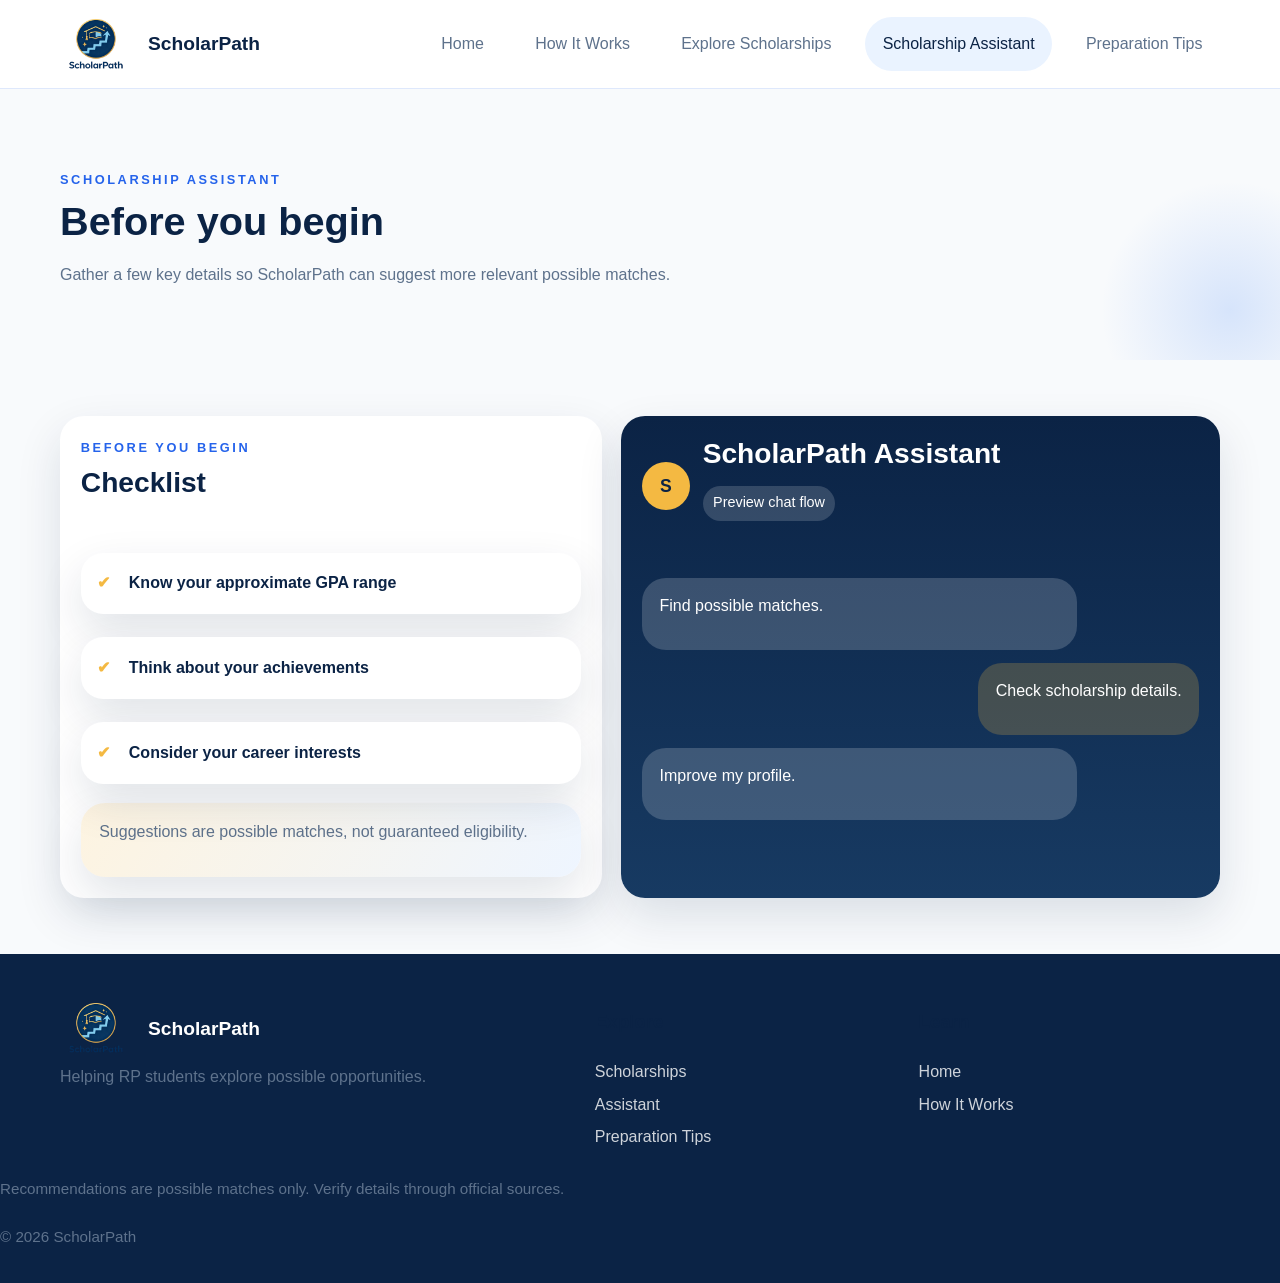
==== assistant.html @ 494df1a6 "Initial ScholarPath website" ====
<!DOCTYPE html>
<html lang="en">
  <head>
    <meta charset="UTF-8" />
    <meta name="viewport" content="width=device-width, initial-scale=1.0" />
    <title>ScholarPath | Scholarship Assistant</title>
    <meta name="description" content="Chat with ScholarPath to discover scholarship opportunities that may match your profile." />
    <link rel="stylesheet" href="styles.css" />
  </head>
  <body>
    <a class="skip-link" href="#main-content">Skip to content</a>
    <header class="site-header">
      <div class="container nav-bar">
        <a href="index.html" class="brand" aria-label="ScholarPath home">
          <img src="assets/logo.png" alt="ScholarPath logo" />
          <span>ScholarPath</span>
        </a>
        <button class="mobile-nav-toggle" aria-label="Toggle navigation" aria-expanded="false" aria-controls="site-nav">
          <span></span><span></span><span></span>
        </button>
        <nav id="site-nav" class="site-nav" aria-label="Main navigation">
          <a href="index.html">Home</a>
          <a href="how-it-works.html">How It Works</a>
          <a href="scholarships.html">Explore Scholarships</a>
          <a href="assistant.html" class="active">Scholarship Assistant</a>
          <a href="tips.html">Preparation Tips</a>
        </nav>
      </div>
    </header>

    <main id="main-content">
      <section class="page-hero">
        <div class="container page-intro reveal">
          <p class="eyebrow">Scholarship Assistant</p>
          <h1>Before you begin</h1>
          <p>Gather a few key details so ScholarPath can suggest more relevant possible matches.</p>
        </div>
      </section>

      <section class="section">
        <div class="container assistant-layout">
          <div class="assistant-guide reveal">
            <div class="section-heading">
              <p class="eyebrow">Before You Begin</p>
              <h2>Checklist</h2>
            </div>
            <ul class="checklist-list">
              <li>Know your approximate GPA range</li>
              <li>Think about your achievements</li>
              <li>Consider your career interests</li>
            </ul>
            <div class="notice-card" role="note">
              <p>Suggestions are possible matches, not guaranteed eligibility.</p>
            </div>
          </div>

          <div class="assistant-panel reveal" aria-label="ScholarPath assistant placeholder">
            <div class="assistant-panel-header">
              <div class="assistant-avatar">S</div>
              <div>
                <h2>ScholarPath Assistant</h2>
                <p class="status-pill">Preview chat flow</p>
              </div>
            </div>
            <div class="assistant-placeholder-chat" role="region" aria-label="Assistant preview">
              <div class="chat-bubble incoming">
                <p>Find possible matches.</p>
              </div>
              <div class="chat-bubble outgoing">
                <p>Check scholarship details.</p>
              </div>
              <div class="chat-bubble incoming">
                <p>Improve my profile.</p>
              </div>
            </div>
            <div class="botpress-note">
              <!-- Botpress webchat will be added here later -->
            </div>
          </div>
        </div>
      </section>
    </main>

    <footer class="site-footer">
      <div class="container footer-content">
        <div class="footer-brand">
          <a href="index.html" class="brand brand-footer" aria-label="ScholarPath home">
            <img src="assets/logo.png" alt="ScholarPath logo" />
            <span>ScholarPath</span>
          </a>
          <p>Helping RP students explore possible opportunities.</p>
        </div>
        <div class="footer-links">
          <h3>Explore</h3>
          <a href="scholarships.html">Scholarships</a>
          <a href="assistant.html">Assistant</a>
          <a href="tips.html">Preparation Tips</a>
        </div>
        <div class="footer-links">
          <h3>Learn</h3>
          <a href="index.html">Home</a>
          <a href="how-it-works.html">How It Works</a>
        </div>
      </div>
      <div class="footer-bottom">
        <p>Recommendations are possible matches only. Verify details through official sources.</p>
        <p>© 2026 ScholarPath</p>
      </div>
    </footer>

    <!-- Insert Botpress Webchat embed scripts here later -->
    <script src="script.js"></script>
  </body>
</html>
---- styles.css ----
:root {
  --navy: #0B2345;
  --blue: #2563EB;
  --secondary-blue: #4F8DF7;
  --light-blue: #EAF3FF;
  --gold: #F4B942;
  --page-bg: #F8FAFC;
  --white: #FFFFFF;
  --text: #17324B;
  --muted: #5E728C;
  --shadow: 0 18px 45px rgba(11, 35, 69, 0.12);
  --radius: 24px;
  --radius-sm: 16px;
  --border: rgba(37, 99, 235, 0.15);
}

* {
  box-sizing: border-box;
}

html {
  scroll-behavior: smooth;
}

body {
  margin: 0;
  font-family: "Segoe UI", Tahoma, Geneva, Verdana, sans-serif;
  line-height: 1.65;
  color: var(--text);
  background: var(--page-bg);
  overflow-x: hidden;
}

img {
  max-width: 100%;
  display: block;
}

a {
  color: inherit;
  text-decoration: none;
}

button,
a {
  font: inherit;
}

button {
  border: none;
  background: none;
  cursor: pointer;
}

:focus-visible {
  outline: 3px solid var(--gold);
  outline-offset: 3px;
}

.skip-link {
  position: absolute;
  left: -999px;
  top: 0;
  background: var(--navy);
  color: var(--white);
  padding: 0.75rem 1rem;
  z-index: 200;
}

.skip-link:focus {
  left: 1rem;
  top: 1rem;
}

.container {
  width: min(1160px, calc(100% - 2rem));
  margin: 0 auto;
}

/* Header and navigation */
.site-header {
  position: sticky;
  top: 0;
  z-index: 100;
  background: rgba(255, 255, 255, 0.96);
  backdrop-filter: blur(10px);
  border-bottom: 1px solid var(--border);
}

.nav-bar {
  display: flex;
  align-items: center;
  justify-content: space-between;
  min-height: 76px;
  gap: 1rem;
}

.brand {
  display: flex;
  align-items: center;
  gap: 0.75rem;
  font-weight: 700;
  font-size: 1.1rem;
  color: var(--navy);
}

.brand img {
  width: 42px;
  height: 42px;
}

.site-nav {
  display: flex;
  gap: 0.5rem;
  align-items: center;
}

.site-nav a {
  padding: 0.6rem 0.9rem;
  border-radius: 999px;
  color: var(--muted);
  transition: all 0.2s ease;
}

.site-nav a:hover,
.site-nav a.active {
  background: var(--light-blue);
  color: var(--navy);
}

.mobile-nav-toggle {
  display: none;
  border: 0;
  background: transparent;
  padding: 0.25rem;
  cursor: pointer;
}

.mobile-nav-toggle span {
  display: block;
  width: 24px;
  height: 2px;
  background: var(--navy);
  margin: 5px 0;
}

/* Buttons */
.btn {
  display: inline-flex;
  align-items: center;
  justify-content: center;
  padding: 0.9rem 1.3rem;
  border-radius: 999px;
  font-weight: 600;
  transition: transform 0.2s ease, box-shadow 0.2s ease, background 0.2s ease;
  box-shadow: var(--shadow);
}

.btn:hover {
  transform: translateY(-2px);
}

.btn-primary {
  background: linear-gradient(135deg, var(--blue), var(--secondary-blue));
  color: var(--white);
}

.btn-secondary {
  background: var(--light-blue);
  color: var(--navy);
}

/* Home page */
.hero,
.page-hero {
  padding: 4.5rem 0 3rem;
  position: relative;
  overflow: hidden;
}

.hero::before,
.page-hero::before {
  content: "";
  position: absolute;
  inset: auto -80px -80px auto;
  width: 260px;
  height: 260px;
  border-radius: 50%;
  background: radial-gradient(circle, rgba(79, 141, 247, 0.2), transparent 70%);
  pointer-events: none;
}

.hero-grid {
  display: grid;
  grid-template-columns: 1.1fr 0.9fr;
  gap: 2rem;
  align-items: center;
}

.hero-copy h1 {
  font-size: clamp(2.2rem, 4vw, 3.4rem);
  margin: 0 0 1rem;
  line-height: 1.05;
  color: var(--navy);
}

.hero-copy p {
  font-size: 1.05rem;
  max-width: 640px;
}

.hero-actions {
  display: flex;
  flex-wrap: wrap;
  gap: 1rem;
  margin: 1.5rem 0;
}

.trust-row {
  display: flex;
  flex-wrap: wrap;
  gap: 0.8rem;
  margin-top: 1.2rem;
}

.trust-pill {
  display: inline-flex;
  align-items: center;
  gap: 0.45rem;
  padding: 0.6rem 0.8rem;
  border-radius: 999px;
  background: rgba(255, 255, 255, 0.85);
  color: var(--navy);
  box-shadow: 0 10px 24px rgba(11, 35, 69, 0.06);
}

.trust-pill svg,
.icon-inline svg,
.icon-circle svg,
.icon-wrap svg,
.category-icon svg {
  width: 18px;
  height: 18px;
  fill: none;
  stroke: currentColor;
  stroke-width: 1.8;
  stroke-linecap: round;
  stroke-linejoin: round;
}

.icon-inline,
.icon-circle {
  display: inline-flex;
  align-items: center;
  justify-content: center;
  color: inherit;
  flex-shrink: 0;
}

.icon-inline {
  width: 1.1rem;
  height: 1.1rem;
}

.icon-circle {
  width: 2.6rem;
  height: 2.6rem;
  border-radius: 999px;
  background: var(--light-blue);
  color: var(--blue);
}

.reveal {
  opacity: 0;
  transform: translateY(18px);
  transition: opacity 0.6s ease, transform 0.6s ease;
}

.reveal.visible {
  opacity: 1;
  transform: translateY(0);
}

.hero-visual {
  display: flex;
  justify-content: center;
}

.assistant-preview-card {
  width: min(100%, 430px);
  padding: 1.4rem;
  border-radius: 28px;
  background: linear-gradient(135deg, var(--navy), var(--blue));
  color: var(--white);
  box-shadow: var(--shadow);
  position: relative;
}

.assistant-preview-card::after {
  content: "";
  position: absolute;
  inset: 20px -10px auto auto;
  width: 120px;
  height: 120px;
  border-radius: 50%;
  background: rgba(244, 185, 66, 0.16);
}

.assistant-preview-header {
  display: flex;
  align-items: center;
  gap: 0.8rem;
  margin-bottom: 1rem;
}

.assistant-avatar {
  width: 48px;
  height: 48px;
  border-radius: 50%;
  background: var(--gold);
  color: var(--navy);
  display: grid;
  place-items: center;
  font-weight: 700;
  font-size: 1.1rem;
}

.assistant-preview-header h2 {
  margin: 0;
  color: var(--white);
  font-size: 1.15rem;
}

.assistant-preview-header p {
  margin: 0;
  color: rgba(255, 255, 255, 0.75);
}

.preview-bubble {
  background: rgba(255, 255, 255, 0.2);
  border: 1px solid rgba(255, 255, 255, 0.2);
  border-radius: 20px;
  padding: 1rem;
  margin-bottom: 1rem;
  line-height: 1.5;
}

.preview-options {
  display: flex;
  flex-wrap: wrap;
  gap: 0.7rem;
}

.preview-options button {
  padding: 0.5rem 0.85rem;
  border-radius: 999px;
  background: rgba(255, 255, 255, 0.16);
  color: var(--white);
}

.summary-section {
  padding-top: 0.5rem;
}

.summary-grid {
  display: grid;
  grid-template-columns: repeat(3, minmax(0, 1fr));
  gap: 1rem;
}

.summary-card {
  background: var(--white);
  border-radius: var(--radius-sm);
  padding: 1.1rem 1.2rem;
  box-shadow: var(--shadow);
  display: flex;
  flex-direction: column;
  gap: 0.2rem;
}

.summary-card strong {
  color: var(--navy);
}

.section {
  padding: 3.5rem 0;
}

.section-alt {
  background: linear-gradient(180deg, rgba(234, 243, 255, 0.65), rgba(248, 250, 252, 0.9));
}

.section-heading {
  margin-bottom: 1.4rem;
}

.section-heading.center {
  text-align: center;
  max-width: 760px;
  margin-inline: auto;
}

.eyebrow {
  text-transform: uppercase;
  letter-spacing: 0.2em;
  font-size: 0.8rem;
  font-weight: 700;
  color: var(--blue);
  margin-bottom: 0.5rem;
}

h1,
h2,
h3 {
  color: var(--navy);
  line-height: 1.2;
}

h1 {
  font-size: clamp(2rem, 3.1vw, 2.9rem);
  margin: 0 0 1rem;
}

h2 {
  font-size: clamp(1.5rem, 2.2vw, 2.1rem);
  margin: 0 0 0.7rem;
}

p {
  margin-top: 0;
  color: var(--muted);
}

.card-grid {
  display: grid;
  grid-template-columns: repeat(2, minmax(0, 1fr));
  gap: 1.2rem;
}

.card,
.video-card,
.tip-card,
.category-card,
.assistant-guide,
.assistant-panel,
.process-item,
.notice-card {
  background: var(--white);
  border-radius: var(--radius);
  box-shadow: var(--shadow);
}

.card {
  padding: 1.35rem;
  transition: transform 0.2s ease, box-shadow 0.2s ease;
}

.card:hover,
.tip-card:hover,
.category-card:hover {
  transform: translateY(-3px);
  box-shadow: 0 22px 48px rgba(11, 35, 69, 0.16);
}

.feature-card {
  display: flex;
  flex-direction: column;
  gap: 0.7rem;
}

.icon-wrap,
.category-icon {
  width: 44px;
  height: 44px;
  border-radius: 14px;
  display: grid;
  place-items: center;
  background: var(--light-blue);
  color: var(--blue);
}

.intro-video-layout {
  display: grid;
  grid-template-columns: 0.95fr 1.05fr;
  gap: 1.4rem;
  align-items: center;
}

.video-card {
  padding: 1.2rem;
}

.video-placeholder {
  position: relative;
  border-radius: 20px;
  overflow: hidden;
  background: linear-gradient(135deg, var(--light-blue), rgba(79, 141, 247, 0.18));
  padding: 1rem;
  display: grid;
  gap: 0.75rem;
  min-height: 355px;
}

.video-placeholder img {
  border-radius: 18px;
  min-height: 220px;
  object-fit: cover;
}

.play-button {
  position: absolute;
  top: 50%;
  left: 50%;
  transform: translate(-50%, -50%);
  width: 74px;
  height: 74px;
  border-radius: 50%;
  background: rgba(11, 35, 69, 0.9);
  color: var(--white);
  display: grid;
  place-items: center;
  font-size: 1.7rem;
  box-shadow: 0 14px 30px rgba(11, 35, 69, 0.25);
}

.cta-section {
  padding-top: 1rem;
}

.cta-panel {
  display: flex;
  align-items: center;
  justify-content: space-between;
  gap: 1rem;
  padding: 1.5rem 1.7rem;
  border-radius: 28px;
  background: linear-gradient(120deg, var(--light-blue), rgba(79, 141, 247, 0.16));
  box-shadow: var(--shadow);
}

/* Timeline */
.timeline-shell {
  position: relative;
  display: grid;
  gap: 1rem;
}

.timeline-item {
  display: grid;
  grid-template-columns: 72px 1fr;
  gap: 1rem;
  align-items: start;
}

.timeline-number {
  width: 56px;
  height: 56px;
  border-radius: 50%;
  display: grid;
  place-items: center;
  background: linear-gradient(135deg, var(--blue), var(--secondary-blue));
  color: var(--white);
  font-weight: 700;
  margin-top: 0.2rem;
  box-shadow: var(--shadow);
}

.timeline-card {
  padding: 1.2rem 1.3rem;
  border-radius: var(--radius);
  background: var(--white);
  box-shadow: var(--shadow);
}

.chip-row,
.prompt-list {
  display: flex;
  flex-wrap: wrap;
  gap: 0.8rem;
}

.chip {
  display: inline-flex;
  align-items: center;
  padding: 0.6rem 0.9rem;
  border-radius: 999px;
  background: rgba(255,255,255,0.9);
  border: 1px solid var(--border);
  color: var(--navy);
}

.process-panel {
  display: grid;
  gap: 1rem;
}

.process-list {
  display: grid;
  gap: 0.9rem;
}

.process-item {
  padding: 1rem 1.15rem;
}

.notice-card {
  padding: 1rem 1.15rem;
  background: linear-gradient(120deg, rgba(244, 185, 66, 0.16), rgba(234, 243, 255, 0.8));
}

/* Scholarship category cards */
.category-nav {
  display: flex;
  flex-wrap: wrap;
  gap: 0.7rem;
  justify-content: center;
  margin-bottom: 1.5rem;
}

.chip-button {
  padding: 0.7rem 1rem;
  border-radius: 999px;
  background: var(--white);
  color: var(--navy);
  box-shadow: 0 10px 25px rgba(11, 35, 69, 0.08);
}

.chip-button:hover,
.chip-button:focus-visible {
  background: var(--light-blue);
}

.category-grid {
  display: grid;
  grid-template-columns: repeat(2, minmax(0, 1fr));
  gap: 1.2rem;
}

.category-card {
  padding: 1.3rem;
  display: flex;
  flex-direction: column;
  gap: 0.9rem;
}

.category-card.academic-card { background: linear-gradient(135deg, rgba(234,243,255,0.65), rgba(255,255,255,0.95)); }
.category-card.leadership-card { background: linear-gradient(135deg, rgba(255,249,233,0.72), rgba(255,255,255,0.95)); }
.category-card.achievements-card { background: linear-gradient(135deg, rgba(239,246,255,0.75), rgba(255,255,255,0.95)); }
.category-card.financial-card { background: linear-gradient(135deg, rgba(240,249,255,0.8), rgba(255,255,255,0.95)); }
.category-card.career-card { background: linear-gradient(135deg, rgba(235,244,255,0.75), rgba(255,255,255,0.95)); }
.category-card.service-card { background: linear-gradient(135deg, rgba(254,249,195,0.5), rgba(255,255,255,0.95)); }

.factors-box {
  background: rgba(255,255,255,0.82);
  border-radius: 16px;
  padding: 0.8rem 0.95rem;
}

.factors-box h4 {
  margin: 0 0 0.5rem;
  color: var(--navy);
}

.factors-box ul {
  margin: 0;
  padding-left: 1.1rem;
  color: var(--muted);
}

/* Assistant page */
.assistant-layout {
  display: grid;
  grid-template-columns: 0.95fr 1.05fr;
  gap: 1.2rem;
}

.assistant-guide,
.assistant-panel {
  padding: 1.3rem;
}

.checklist-list {
  padding-left: 1.2rem;
  margin: 0 0 1.2rem;
  color: var(--muted);
}

.checklist-list li + li {
  margin-top: 0.45rem;
}

.assistant-panel {
  min-height: 70vh;
  display: flex;
  flex-direction: column;
  background: linear-gradient(180deg, var(--navy), #173a62);
  color: var(--white);
}

.assistant-panel-header {
  display: flex;
  align-items: center;
  gap: 0.8rem;
  margin-bottom: 1rem;
}

.assistant-panel .assistant-avatar {
  background: var(--gold);
}

.assistant-panel h2,
.assistant-panel p {
  color: var(--white);
}

.assistant-placeholder-chat {
  flex: 1;
  display: flex;
  flex-direction: column;
  gap: 0.8rem;
  padding: 0.7rem 0;
}

.chat-bubble {
  max-width: 85%;
  padding: 0.8rem 0.95rem;
  border-radius: 18px;
  background: rgba(255,255,255,0.14);
}

.chat-bubble.outgoing {
  align-self: flex-end;
  background: rgba(244, 185, 66, 0.2);
}

.botpress-badge {
  align-self: flex-start;
  padding: 0.55rem 0.8rem;
  border-radius: 999px;
  background: rgba(255,255,255,0.16);
  color: var(--white);
  font-weight: 600;
}

/* Preparation tips */
.accordion-stack {
  display: grid;
  gap: 1rem;
}

.tip-card {
  padding: 0.2rem 0.2rem 0.2rem 1rem;
}

.accordion-trigger {
  width: 100%;
  display: flex;
  align-items: center;
  gap: 0.9rem;
  padding: 1rem 0;
  text-align: left;
}

.accordion-title {
  display: flex;
  flex-direction: column;
  gap: 0.2rem;
  flex: 1;
}

.accordion-title strong {
  color: var(--navy);
  font-size: 1rem;
}

.accordion-title span {
  color: var(--muted);
  font-size: 0.95rem;
}

.accordion-indicator {
  font-size: 1.3rem;
  color: var(--blue);
  font-weight: 600;
}

.accordion-panel {
  display: none;
  padding: 0 0 1rem 3.4rem;
  color: var(--muted);
}

.tip-card.open .accordion-panel {
  display: block;
}

.tip-card.open .accordion-indicator {
  transform: rotate(45deg);
}

.accordion-panel ul {
  padding-left: 1rem;
  margin: 0 0 0.6rem;
}

.student-example {
  font-style: italic;
  background: var(--light-blue);
  border-radius: 14px;
  padding: 0.8rem 1rem;
  color: var(--navy);
}

.checklist-section {
  margin-top: 2rem;
}

.checklist-grid {
  display: grid;
  grid-template-columns: repeat(2, minmax(0, 1fr));
  gap: 0.8rem;
}

.check-item {
  text-align: left;
  padding: 0.85rem 1rem;
  border-radius: 16px;
  background: var(--white);
  box-shadow: 0 10px 24px rgba(11, 35, 69, 0.06);
  color: var(--navy);
  border: 1px solid rgba(37, 99, 235, 0.12);
}

.check-item.is-checked {
  background: var(--light-blue);
  color: var(--blue);
  text-decoration: line-through;
}

/* Shared editorial layouts */
.hero-media,
.page-media {
  display: flex;
  justify-content: center;
  align-items: center;
}

.hero-image-card,
.image-frame {
  position: relative;
  border-radius: 32px;
  overflow: hidden;
  box-shadow: var(--shadow);
  background: linear-gradient(135deg, rgba(234, 243, 255, 0.95), rgba(255,255,255,0.9));
}

.hero-image-card {
  width: min(100%, 460px);
  padding: 1rem;
}

.hero-image-card img,
.image-frame img {
  width: 100%;
  height: 100%;
  object-fit: cover;
  border-radius: 24px;
}

.hero-image-card img {
  min-height: 420px;
}

.hero-orb {
  position: absolute;
  inset: auto auto -40px -40px;
  width: 180px;
  height: 180px;
  border-radius: 50%;
  background: rgba(244, 185, 66, 0.24);
  filter: blur(4px);
}

.floating-card {
  position: absolute;
  display: inline-flex;
  align-items: center;
  gap: 0.5rem;
  padding: 0.7rem 0.9rem;
  background: rgba(255,255,255,0.95);
  color: var(--navy);
  border-radius: 999px;
  box-shadow: 0 16px 28px rgba(11, 35, 69, 0.12);
  font-size: 0.92rem;
  font-weight: 600;
}

.floating-card-top {
  top: 1.2rem;
  left: 1.2rem;
}

.floating-card-bottom {
  right: 1.2rem;
  bottom: 1.2rem;
}

.split-hero {
  display: grid;
  grid-template-columns: 1fr 0.9fr;
  gap: 1.4rem;
  align-items: center;
}

.page-copy h1 {
  max-width: 600px;
}

.page-media {
  min-height: 320px;
}

.image-frame {
  width: min(100%, 460px);
  aspect-ratio: 4 / 3;
}

.split-section,
.assistant-showcase,
.support-layout {
  display: grid;
  gap: 1.4rem;
}

.split-section {
  grid-template-columns: 0.95fr 1.05fr;
  align-items: start;
}

.benefit-list,
.support-stack {
  display: grid;
  gap: 1rem;
}

.benefit-item,
.support-feature,
.support-card {
  padding: 1.1rem 1.2rem;
  border-radius: var(--radius);
  background: var(--white);
  box-shadow: var(--shadow);
}

.benefit-item {
  display: flex;
  gap: 0.8rem;
  align-items: flex-start;
}

.support-layout {
  grid-template-columns: 0.9fr 1.1fr;
}

.support-feature {
  background: linear-gradient(135deg, rgba(234,243,255,0.84), rgba(255,255,255,0.95));
}

.support-stack {
  grid-template-columns: repeat(2, minmax(0, 1fr));
}

.support-card {
  display: flex;
  flex-direction: column;
  gap: 0.55rem;
}

.assistant-showcase {
  grid-template-columns: 0.95fr 1.05fr;
  align-items: center;
}

.large-preview {
  padding: 1rem;
  background: var(--white);
}

.preview-media {
  position: relative;
  border-radius: 24px;
  overflow: hidden;
  min-height: 310px;
}

.preview-media img {
  width: 100%;
  height: 100%;
  object-fit: cover;
}

.preview-caption {
  padding: 0.95rem 0 0;
}

.status-pill {
  display: inline-flex;
  margin-top: 0.25rem;
  padding: 0.35rem 0.65rem;
  background: rgba(255,255,255,0.16);
  border-radius: 999px;
  font-size: 0.9rem;
}

.choice-row {
  display: flex;
  gap: 0.6rem;
  flex-wrap: wrap;
}

.choice-row button,
.input-preview {
  padding: 0.7rem 0.9rem;
  border-radius: 999px;
  background: rgba(255,255,255,0.15);
  color: var(--white);
  border: 1px solid rgba(255,255,255,0.15);
}

.input-preview {
  margin-top: 0.6rem;
  display: inline-block;
  width: fit-content;
  color: rgba(255,255,255,0.8);
}

.compact-list {
  padding-left: 1.1rem;
  margin-top: 0.8rem;
}

.compact-list li + li {
  margin-top: 0.35rem;
}

.checklist-progress {
  margin: 0.3rem 0 1rem;
  color: var(--blue);
  font-weight: 600;
}

/* Footer */
.site-footer {
  padding: 2rem 0;
  background: var(--navy);
  color: var(--white);
}

.footer-content {
  display: grid;
  gap: 1rem;
  grid-template-columns: 1.2fr 0.8fr 1fr;
  align-items: start;
}

.brand-footer {
  color: var(--white);
}

.footer-links {
  display: flex;
  flex-direction: column;
  gap: 0.4rem;
}

.footer-links a {
  color: rgba(255,255,255,0.8);
}

.footer-note p {
  color: rgba(255,255,255,0.8);
  margin: 0 0 0.5rem;
}

/* Responsive breakpoints */
@media (max-width: 980px) {
  .hero-grid,
  .intro-video-layout,
  .assistant-layout,
  .split-section,
  .assistant-showcase,
  .support-layout,
  .footer-content {
    grid-template-columns: 1fr;
  }

  .summary-grid,
  .card-grid,
  .category-grid,
  .checklist-grid,
  .support-stack {
    grid-template-columns: 1fr 1fr;
  }

  .cta-panel {
    flex-direction: column;
    align-items: flex-start;
  }
}

@media (max-width: 760px) {
  .mobile-nav-toggle {
    display: block;
  }

  .site-nav {
    display: none;
    position: absolute;
    top: 76px;
    left: 1rem;
    right: 1rem;
    background: var(--white);
    border-radius: 16px;
    box-shadow: var(--shadow);
    padding: 0.75rem;
    flex-direction: column;
    align-items: flex-start;
  }

  .site-nav.open {
    display: flex;
  }

  .hero,
  .page-hero {
    padding-top: 3rem;
  }

  .hero-grid,
  .summary-grid,
  .card-grid,
  .category-grid,
  .checklist-grid,
  .support-stack,
  .split-hero {
    grid-template-columns: 1fr;
  }

  .timeline-item {
    grid-template-columns: 1fr;
  }

  .timeline-number {
    margin-bottom: 0.3rem;
  }

  .accordion-panel {
    padding-left: 0.2rem;
  }

  .assistant-panel {
    min-height: 56vh;
  }
}

@media (max-width: 420px) {
  .container {
    width: min(100% - 1rem, 1160px);
  }

  .hero-actions {
    flex-direction: column;
  }

  .floating-card {
    position: static;
    margin-top: 0.75rem;
  }
}

/* ScholarPath visual identity updates */
.nav-bar {
  min-height: 88px;
  gap: 1.2rem;
}

.brand {
  gap: 1rem;
  font-size: 1.2rem;
}

.brand img {
  width: 72px;
  height: 72px;
}

.site-nav {
  gap: 1rem;
}

.site-nav a {
  padding: 0.85rem 1.1rem;
}

.hero,
.page-hero {
  padding: 5rem 0 3.5rem;
}

.hero-grid,
.split-hero {
  display: grid;
  grid-template-columns: 1.05fr minmax(380px, 0.95fr);
  gap: 2rem;
  align-items: center;
}

.hero-image-card {
  position: relative;
  border-radius: 32px;
  overflow: hidden;
  box-shadow: var(--shadow);
  background: var(--white);
}

.hero-image-card img {
  width: 100%;
  height: 100%;
  min-height: 460px;
  object-fit: cover;
}

.chat-overlay {
  position: absolute;
  left: 1.3rem;
  right: 1.3rem;
  bottom: 1.3rem;
  border-radius: 22px;
  background: rgba(11, 35, 69, 0.9);
  color: var(--white);
  padding: 1rem 1.1rem;
  box-shadow: 0 24px 50px rgba(11, 35, 69, 0.24);
}

.chat-overlay p {
  margin: 0;
  font-weight: 600;
}

.journey-section {
  padding-top: 4rem;
}

.journey-flow {
  display: grid;
  grid-template-columns: repeat(3, minmax(0, 1fr));
  gap: 1.2rem;
  position: relative;
  align-items: stretch;
}

.journey-flow::before {
  content: "";
  position: absolute;
  left: 8%;
  right: 8%;
  top: 50%;
  height: 2px;
  background: linear-gradient(90deg, var(--gold), transparent 40%, var(--blue));
  transform: translateY(-50%);
  z-index: 0;
}

.journey-step {
  position: relative;
  padding: 2rem 1.4rem 1.4rem;
  background: var(--white);
  border-radius: var(--radius);
  box-shadow: var(--shadow);
  z-index: 1;
  display: flex;
  flex-direction: column;
  gap: 1rem;
}

.journey-step:nth-child(1) {
  align-self: start;
}

.journey-step:nth-child(3) {
  align-self: end;
}

.journey-number {
  width: 44px;
  height: 44px;
  border-radius: 50%;
  display: grid;
  place-items: center;
  background: linear-gradient(135deg, var(--gold), #f6cf60);
  color: var(--navy);
  font-weight: 700;
}

.journey-highlight {
  background: linear-gradient(180deg, rgba(79, 141, 247, 0.14), rgba(255, 255, 255, 0.96));
}

.page-media .image-frame.document-hero::before {
  content: "📄";
  position: absolute;
  top: 1rem;
  left: 1rem;
  width: 3.4rem;
  height: 3.4rem;
  display: grid;
  place-items: center;
  border-radius: 18px;
  background: rgba(244, 185, 66, 0.16);
  font-size: 1.5rem;
  color: var(--gold);
}

.page-media .image-frame {
  position: relative;
}

.category-large-grid {
  display: grid;
  grid-template-columns: repeat(2, minmax(0, 1fr));
  gap: 1.2rem;
  margin-bottom: 1.4rem;
}

.category-small-grid {
  display: grid;
  grid-template-columns: repeat(2, minmax(0, 1fr));
  gap: 1rem;
}

.category-card {
  padding: 1.5rem;
  border-radius: 28px;
  background: var(--white);
  box-shadow: var(--shadow);
  display: flex;
  flex-direction: column;
  gap: 1rem;
}

.category-large {
  min-height: 280px;
}

.card-eyebrow {
  text-transform: uppercase;
  letter-spacing: 0.18em;
  font-size: 0.75rem;
  font-weight: 700;
  color: var(--blue);
}

.tag-row {
  display: flex;
  flex-wrap: wrap;
  gap: 0.6rem;
}

.tag-pill {
  padding: 0.5rem 0.8rem;
  border-radius: 999px;
  background: rgba(79, 141, 247, 0.13);
  color: var(--navy);
  font-size: 0.92rem;
}

.assistant-guide {
  display: flex;
  flex-direction: column;
  gap: 1.2rem;
}

.checklist-list {
  list-style: none;
  margin: 0;
  padding: 0;
  display: grid;
  gap: 1rem;
}

.checklist-list li {
  position: relative;
  padding: 1.1rem 1.2rem 1.1rem 3rem;
  border-radius: 22px;
  background: var(--white);
  box-shadow: var(--shadow);
  color: var(--navy);
  font-weight: 600;
}

.checklist-list li::before {
  content: "✔";
  position: absolute;
  left: 1rem;
  top: 50%;
  transform: translateY(-50%);
  color: var(--gold);
  font-weight: 700;
}

.assistant-panel {
  min-height: 460px;
}

.assistant-placeholder-chat {
  margin-top: 1rem;
}

.chat-bubble {
  max-width: 78%;
  padding: 1rem 1.1rem;
  border-radius: 24px;
  background: rgba(255, 255, 255, 0.18);
  color: var(--white);
  line-height: 1.5;
}

.pathway-grid {
  display: grid;
  gap: 1rem;
  grid-template-columns: repeat(2, minmax(0, 1fr));
}

.step-panel {
  display: grid;
  gap: 0.9rem;
  padding: 1.2rem 1.3rem;
  border-radius: 28px;
  background: var(--white);
  box-shadow: var(--shadow);
}

.step-number {
  width: 46px;
  height: 46px;
  border-radius: 50%;
  display: grid;
  place-items: center;
  background: linear-gradient(135deg, var(--gold), #f5d77c);
  color: var(--navy);
  font-weight: 700;
}

.profile-chip {
  display: inline-flex;
  padding: 0.65rem 0.95rem;
  border-radius: 999px;
  background: rgba(255, 255, 255, 0.92);
  border: 1px solid rgba(37, 99, 235, 0.14);
  color: var(--navy);
}

.video-card-placeholder {
  position: relative;
  overflow: hidden;
  border-radius: 28px;
  min-height: 310px;
}

.video-card-placeholder img {
  width: 100%;
  height: 100%;
  object-fit: cover;
}

.video-card-placeholder .play-button {
  position: absolute;
  top: 50%;
  left: 50%;
  transform: translate(-50%, -50%);
}

.chat-bubble.outgoing {
  align-self: flex-end;
  background: rgba(244, 185, 66, 0.22);
}

.botpress-note {
  margin-top: 1.2rem;
  color: rgba(255, 255, 255, 0.85);
  font-size: 0.95rem;
}

.accordion-number {
  width: 44px;
  height: 44px;
  border-radius: 50%;
  display: grid;
  place-items: center;
  background: linear-gradient(135deg, var(--gold), #f6d08f);
  color: var(--navy);
  font-weight: 700;
}

.tip-card {
  background: rgba(255, 255, 255, 0.94);
}

.accordion-trigger {
  width: 100%;
  padding: 1.2rem 1.25rem;
  border-radius: 26px;
  background: var(--white);
}

.accordion-title strong {
  font-size: 1rem;
}

.accordion-panel {
  padding: 0 0 1rem 3.7rem;
}

.student-example {
  margin: 0.8rem 0 0;
  padding: 0.9rem 1rem;
  background: rgba(234, 243, 255, 0.92);
  border-radius: 18px;
  color: var(--navy);
}

.site-footer {
  padding: 2.4rem 0 1.2rem;
}

.footer-content {
  display: grid;
  gap: 1.4rem;
  grid-template-columns: 1.7fr 1fr 1fr;
}

.footer-bottom {
  margin-top: 1.6rem;
  display: flex;
  flex-direction: column;
  gap: 0.45rem;
  color: rgba(255, 255, 255, 0.82);
  font-size: 0.95rem;
}

@media (max-width: 980px) {
  .hero-grid,
  .split-hero,
  .assistant-layout,
  .pathway-grid,
  .journey-flow,
  .category-large-grid,
  .category-small-grid,
  .footer-content {
    grid-template-columns: 1fr;
  }

  .journey-flow::before {
    display: none;
  }
}

@media (max-width: 760px) {
  .brand img {
    width: 48px;
    height: 48px;
  }

  .nav-bar {
    min-height: 76px;
  }

  .site-nav a {
    padding: 0.75rem 0.95rem;
  }

  .hero,
  .page-hero {
    padding-top: 3rem;
  }

  .checklist-list li::before {
    left: 0.9rem;
  }
}
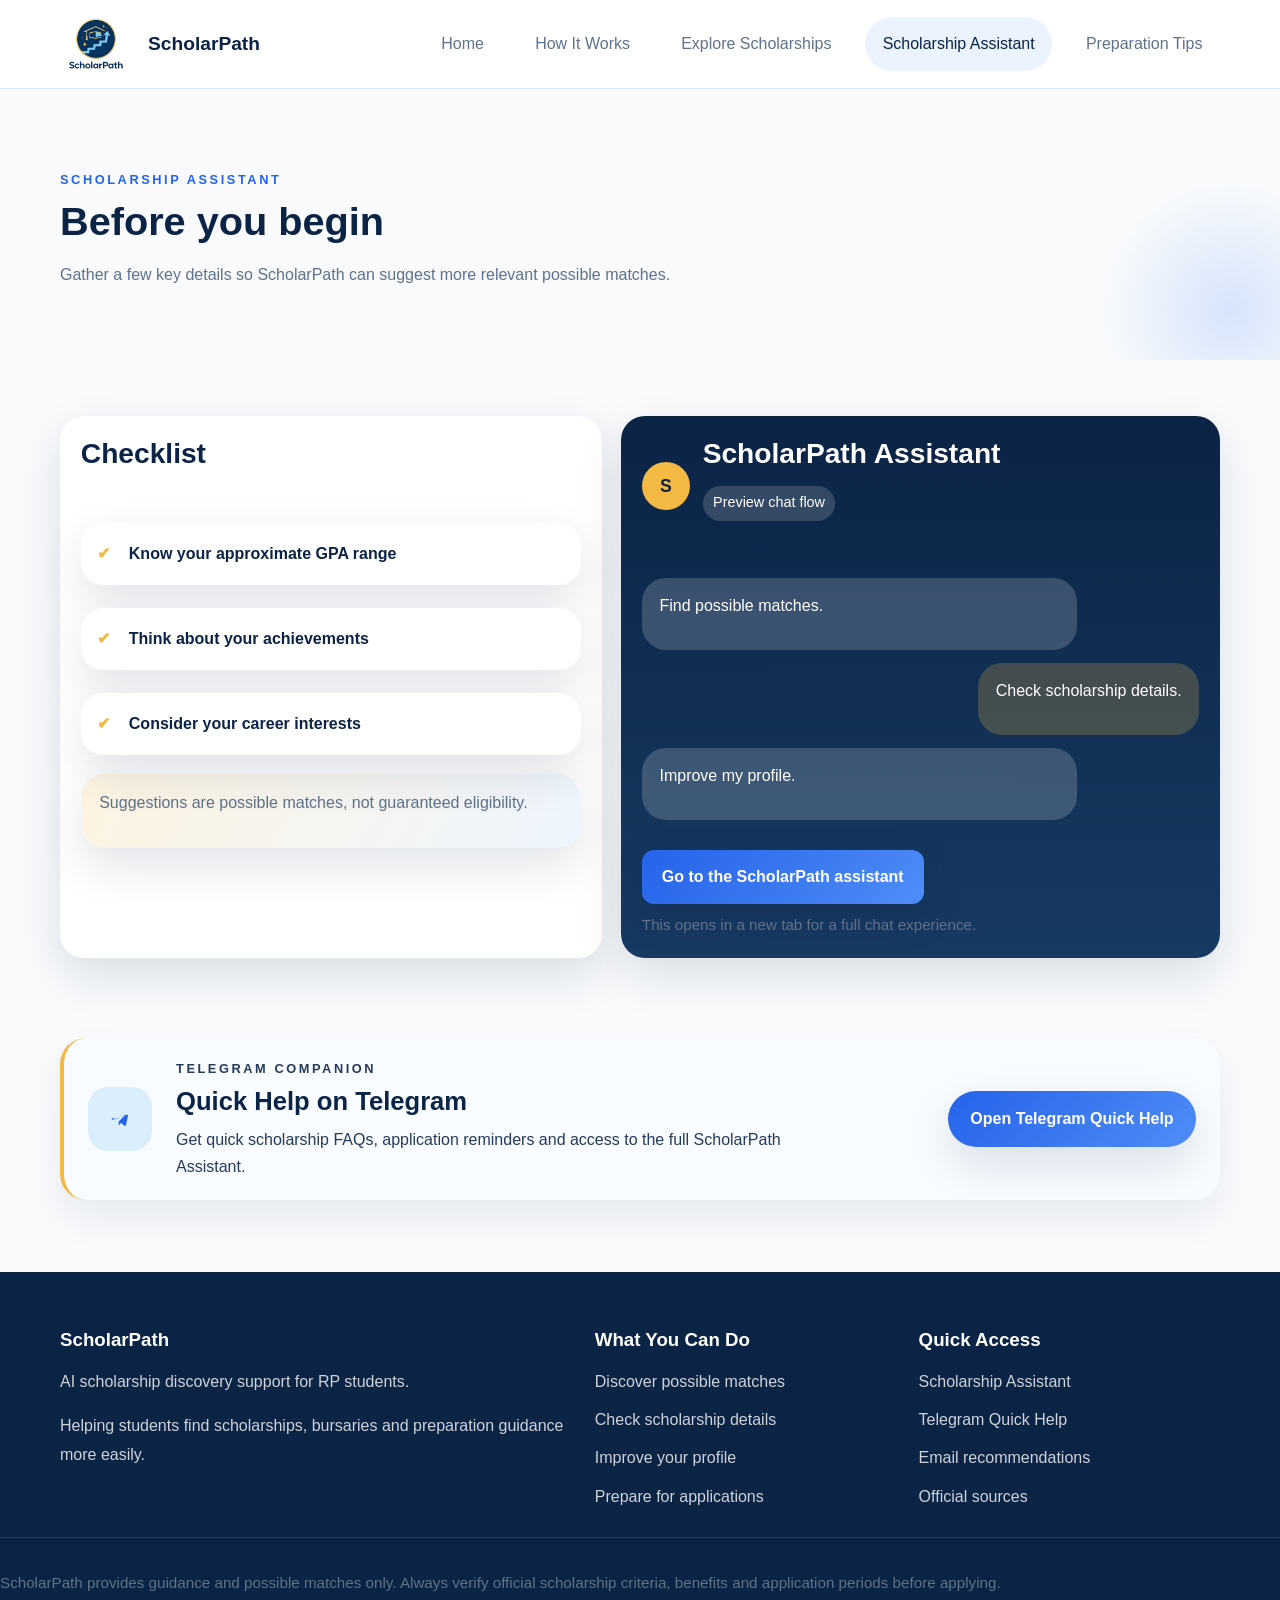
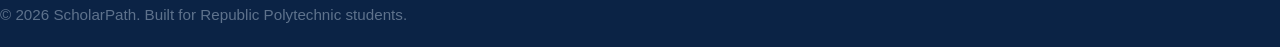
==== commit 756745d6: "Update assistant page Telegram strip and footer layout" ====
--- a/assistant.html
+++ b/assistant.html
@@ -41,7 +41,7 @@
         <div class="container assistant-layout">
           <div class="assistant-guide reveal">
             <div class="section-heading">
-              <p class="eyebrow">Before You Begin</p>
+              
               <h2>Checklist</h2>
             </div>
             <ul class="checklist-list">
@@ -74,8 +74,27 @@
               </div>
             </div>
             <div class="botpress-note">
-              <!-- Botpress webchat will be added here later -->
+              <a id="bp-open" class="chat-cta" href="https://cdn.botpress.cloud/webchat/v3.6/shareable.html?configUrl=https://files.bpcontent.cloud/2026/07/04/16/20260704162012-ORRNSP4B.json" target="_blank" rel="noopener noreferrer" aria-label="Open the ScholarPath assistant in a new tab">Go to the ScholarPath assistant</a>
+              <p class="small-note">This opens in a new tab for a full chat experience.</p>
             </div>
+          </div>
+        </div>
+      </section>
+
+      <section class="section telegram-strip-section reveal">
+        <div class="container telegram-strip">
+          <div class="telegram-strip-icon" aria-hidden="true">
+            <svg viewBox="0 0 24 24" aria-hidden="true" focusable="false">
+              <path d="M3.89 12.97l15.26-5.61c.71-.26 1.37.17 1.18.94l-2.15 10.12c-.17.79-.74 1.02-1.41.63l-3.9-2.87-1.88 1.81c-.21.21-.39.39-.8.39l.29-4.15 7.56-6.87c.33-.3-.07-.47-.52-.18L7.7 12.1l-4.13-1.29c-.9-.28-.92.34-.17.52z"/>
+            </svg>
+          </div>
+          <div class="telegram-strip-copy">
+            <p class="eyebrow">TELEGRAM COMPANION</p>
+            <h2>Quick Help on Telegram</h2>
+            <p>Get quick scholarship FAQs, application reminders and access to the full ScholarPath Assistant.</p>
+          </div>
+          <div class="telegram-strip-action">
+            <a class="btn btn-primary btn-telegram-strip" href="https://t.me/YOUR_BOT_USERNAME" target="_blank" rel="noopener noreferrer">Open Telegram Quick Help</a>
           </div>
         </div>
       </section>
@@ -83,32 +102,38 @@
 
     <footer class="site-footer">
       <div class="container footer-content">
-        <div class="footer-brand">
-          <a href="index.html" class="brand brand-footer" aria-label="ScholarPath home">
-            <img src="assets/logo.png" alt="ScholarPath logo" />
-            <span>ScholarPath</span>
-          </a>
-          <p>Helping RP students explore possible opportunities.</p>
+        <div class="footer-column footer-brand-col">
+          <h3>ScholarPath</h3>
+          <p>AI scholarship discovery support for RP students.</p>
+          <p>Helping students find scholarships, bursaries and preparation guidance more easily.</p>
         </div>
-        <div class="footer-links">
-          <h3>Explore</h3>
-          <a href="scholarships.html">Scholarships</a>
-          <a href="assistant.html">Assistant</a>
-          <a href="tips.html">Preparation Tips</a>
+        <div class="footer-column footer-links-col">
+          <h3>What You Can Do</h3>
+          <ul>
+            <li>Discover possible matches</li>
+            <li>Check scholarship details</li>
+            <li>Improve your profile</li>
+            <li>Prepare for applications</li>
+          </ul>
         </div>
-        <div class="footer-links">
-          <h3>Learn</h3>
-          <a href="index.html">Home</a>
-          <a href="how-it-works.html">How It Works</a>
+        <div class="footer-column footer-access-col">
+          <h3>Quick Access</h3>
+          <ul>
+            <li><a href="assistant.html">Scholarship Assistant</a></li>
+            <li><a href="https://t.me/YOUR_BOT_USERNAME" target="_blank" rel="noopener noreferrer">Telegram Quick Help</a></li>
+            <li>Email recommendations</li>
+            <li>Official sources</li>
+          </ul>
         </div>
       </div>
       <div class="footer-bottom">
-        <p>Recommendations are possible matches only. Verify details through official sources.</p>
-        <p>© 2026 ScholarPath</p>
+        <p>ScholarPath provides guidance and possible matches only. Always verify official scholarship criteria, benefits and application periods before applying.</p>
+        <p>© 2026 ScholarPath. Built for Republic Polytechnic students.</p>
       </div>
     </footer>
 
     <!-- Insert Botpress Webchat embed scripts here later -->
     <script src="script.js"></script>
+    <!-- Botpress chat link is embedded as a CTA in the assistant panel -->
   </body>
 </html>
--- a/styles.css
+++ b/styles.css
@@ -192,9 +192,24 @@
 
 .hero-grid {
   display: grid;
-  grid-template-columns: 1.1fr 0.9fr;
-  gap: 2rem;
-  align-items: center;
+  /* Give more horizontal room to the left (text) column so headings don't wrap too tightly */
+  grid-template-columns: 1.4fr 0.6fr;
+  gap: 5rem;
+  align-items: center;
+}
+
+.hero-copy {
+  padding-right: 1rem;
+  max-width: 720px;
+}
+
+.hero-copy h1 {
+  line-height: 1.08;
+  letter-spacing: -0.01em;
+}
+
+.hero-copy p {
+  max-width: 700px;
 }
 
 .hero-copy h1 {
@@ -214,6 +229,29 @@
   flex-wrap: wrap;
   gap: 1rem;
   margin: 1.5rem 0;
+}
+
+.hero-flow-icons {
+  display: flex;
+  flex-wrap: wrap;
+  gap: 0.9rem;
+  margin: 1.5rem 0;
+}
+
+.flow-pill {
+  display: inline-flex;
+  align-items: center;
+  gap: 0.75rem;
+  padding: 0.85rem 1rem;
+  border-radius: 999px;
+  background: rgba(79, 141, 247, 0.14);
+  color: var(--navy);
+  font-size: 0.95rem;
+}
+
+.flow-pill img {
+  width: 24px;
+  height: 24px;
 }
 
 .trust-row {
@@ -538,6 +576,243 @@
   box-shadow: var(--shadow);
 }
 
+.telegram-promo-section {
+  padding: 3.5rem 0;
+}
+
+.telegram-promo-shell {
+  display: grid;
+  grid-template-columns: minmax(0, 1.2fr) minmax(320px, 0.8fr);
+  gap: 2rem;
+  align-items: center;
+}
+
+.telegram-promo-copy {
+  max-width: 680px;
+}
+
+.telegram-promo-copy h2 {
+  margin-top: 0.75rem;
+  max-width: 680px;
+  font-size: clamp(2rem, 3vw, 2.8rem);
+  line-height: 1.05;
+}
+
+.telegram-features {
+  display: flex;
+  flex-wrap: wrap;
+  gap: 0.75rem;
+  margin: 1.75rem 0 2rem;
+}
+
+.telegram-features span {
+  display: inline-flex;
+  align-items: center;
+  padding: 0.75rem 1rem;
+  border-radius: 999px;
+  background: rgba(46, 165, 224, 0.1);
+  color: var(--navy);
+  font-weight: 600;
+}
+
+.btn-telegram {
+  display: inline-flex;
+  align-items: center;
+  gap: 0.65rem;
+  padding: 0.95rem 1.5rem;
+  border-radius: 999px;
+  background: linear-gradient(135deg, var(--blue), var(--secondary-blue));
+  color: var(--white);
+  box-shadow: 0 16px 40px rgba(11, 35, 69, 0.12);
+}
+
+.btn-telegram svg,
+.btn-telegram-small svg {
+  width: 1em;
+  height: 1em;
+  fill: currentColor;
+}
+
+.telegram-promo-panel {
+  position: relative;
+}
+
+.telegram-card {
+  position: relative;
+  padding: 2rem;
+  border-radius: 32px;
+  background: linear-gradient(180deg, rgba(255,255,255,0.98), rgba(234,243,255,0.9));
+  box-shadow: var(--shadow);
+  overflow: hidden;
+}
+
+.telegram-card::before {
+  content: "";
+  position: absolute;
+  top: -26px;
+  right: -26px;
+  width: 180px;
+  height: 180px;
+  border-radius: 50%;
+  background: rgba(46, 165, 224, 0.16);
+}
+
+.telegram-card-badge {
+  display: inline-flex;
+  align-items: center;
+  gap: 0.35rem;
+  margin-bottom: 1rem;
+  padding: 0.55rem 0.9rem;
+  border-radius: 999px;
+  background: rgba(46, 165, 224, 0.12);
+  color: var(--blue);
+  font-size: 0.92rem;
+  font-weight: 700;
+}
+
+.telegram-card h3 {
+  margin: 0 0 0.8rem;
+  color: var(--navy);
+}
+
+.telegram-card p {
+  margin: 0 0 1.6rem;
+  color: var(--muted);
+  max-width: 520px;
+}
+
+.btn-telegram-small {
+  display: inline-flex;
+  align-items: center;
+  justify-content: center;
+  gap: 0.55rem;
+  padding: 0.85rem 1.25rem;
+  border-radius: 999px;
+  background: var(--light-blue);
+  color: var(--navy);
+  min-width: 190px;
+}
+
+.telegram-strip-section {
+  padding: 1.5rem 0 4.5rem;
+}
+
+.telegram-strip {
+  display: grid;
+  grid-template-columns: auto minmax(0, 1fr) auto;
+  gap: 1.5rem;
+  align-items: center;
+  padding: 1.25rem 1.5rem;
+  border-radius: 26px;
+  background: #f8fbff;
+  box-shadow: 0 18px 38px rgba(11, 35, 69, 0.07);
+  border-left: 4px solid var(--gold);
+}
+
+.telegram-strip-icon {
+  width: 64px;
+  height: 64px;
+  display: grid;
+  place-items: center;
+  border-radius: 20px;
+  background: rgba(46, 165, 224, 0.15);
+  color: var(--blue);
+}
+
+.telegram-strip-icon svg {
+  width: 1.4rem;
+  height: 1.4rem;
+  fill: currentColor;
+}
+
+.telegram-strip-copy h2 {
+  margin: 0.45rem 0 0.65rem;
+  color: var(--navy);
+  font-size: clamp(1.45rem, 2vw, 1.85rem);
+}
+
+.telegram-strip-copy p {
+  margin: 0;
+  color: rgba(14, 38, 72, 0.9);
+  max-width: 640px;
+}
+
+.telegram-strip-action {
+  justify-self: end;
+}
+
+.btn-telegram-strip {
+  min-width: 210px;
+  padding: 0.95rem 1.4rem;
+}
+
+@media (max-width: 1440px) {
+  .telegram-promo-shell {
+    gap: 1.8rem;
+  }
+}
+
+@media (max-width: 1024px) {
+  .telegram-promo-shell {
+    grid-template-columns: 1fr;
+  }
+
+  .telegram-promo-panel {
+    order: -1;
+  }
+}
+
+@media (max-width: 768px) {
+  .telegram-card {
+    padding: 1.6rem;
+  }
+
+  .telegram-card::before {
+    width: 130px;
+    height: 130px;
+    top: -18px;
+    right: -18px;
+  }
+
+  .telegram-strip {
+    grid-template-columns: 1fr;
+    text-align: center;
+    padding: 1.4rem 1.2rem;
+  }
+
+  .telegram-strip-icon {
+    justify-self: center;
+  }
+
+  .telegram-strip-action {
+    justify-self: center;
+  }
+
+  .btn-telegram-strip {
+    width: 100%;
+    max-width: 320px;
+  }
+}
+
+@media (max-width: 575px) {
+  .telegram-features {
+    flex-direction: column;
+    gap: 0.75rem;
+  }
+
+  .telegram-card,
+  .telegram-access-card {
+    border-radius: 24px;
+    padding: 1.35rem;
+  }
+
+  .btn-telegram,
+  .btn-telegram-small {
+    width: 100%;
+    justify-content: center;
+  }
+}
+
 /* Timeline */
 .timeline-shell {
   position: relative;
@@ -742,6 +1017,70 @@
   font-weight: 600;
 }
 
+/* Botpress chat widget styles */
+.chat-cta {
+  display: inline-flex;
+  align-items: center;
+  justify-content: center;
+  gap: 0.6rem;
+  background: linear-gradient(135deg, var(--blue), var(--secondary-blue));
+  color: var(--white);
+  padding: 0.85rem 1.25rem;
+  border-radius: 12px;
+  box-shadow: 0 14px 36px rgba(11,35,69,0.18);
+  font-weight: 700;
+  text-decoration: none;
+  font-size: 1rem;
+}
+
+.chat-iframe-overlay {
+  position: fixed;
+  inset: 0;
+  display: grid;
+  place-items: center;
+  background: rgba(11,35,69,0.45);
+  z-index: 1250;
+}
+
+.chat-iframe-shell {
+  width: min(92%, 920px);
+  max-width: 920px;
+  height: min(85vh, 820px);
+  background: var(--white);
+  border-radius: 14px;
+  box-shadow: 0 22px 60px rgba(11,35,69,0.3);
+  overflow: hidden;
+  position: relative;
+}
+
+.chat-iframe-shell iframe {
+  width: 100%;
+  height: 100%;
+  border: 0;
+  display: block;
+}
+
+.chat-close {
+  position: absolute;
+  top: 10px;
+  right: 10px;
+  background: rgba(11,35,69,0.08);
+  border: none;
+  width: 36px;
+  height: 36px;
+  border-radius: 8px;
+  font-size: 1.05rem;
+  cursor: pointer;
+}
+
+@media (max-width: 640px) {
+  .chat-iframe-shell { width: 100%; height: 78vh; border-radius: 8px; }
+  .chat-cta { width: 100%; font-size: 0.98rem; padding: 0.8rem 1rem; border-radius: 10px; }
+}
+
+.botpress-note { margin-top: 1.25rem; }
+.botpress-note .small-note { margin: 0.5rem 0 0; color: var(--muted); font-size: 0.95rem; }
+
 /* Preparation tips */
 .accordion-stack {
   display: grid;
@@ -843,6 +1182,23 @@
   display: flex;
   justify-content: center;
   align-items: center;
+}
+
+.hero-media {
+  display: grid;
+  grid-template-columns: minmax(300px, 1.2fr) minmax(280px, 1fr);
+  gap: 2rem;
+  align-items: center;
+}
+
+
+
+.hero-side-illustration img {
+  width: 100%;
+  max-width: 440px;
+  border-radius: 28px;
+  box-shadow: var(--shadow);
+  background: rgba(255,255,255,0.9);
 }
 
 .hero-image-card,
@@ -855,8 +1211,8 @@
 }
 
 .hero-image-card {
-  width: min(100%, 460px);
-  padding: 1rem;
+  width: min(100%, 760px);
+  padding: 1rem 1.4rem;
 }
 
 .hero-image-card img,
@@ -868,7 +1224,7 @@
 }
 
 .hero-image-card img {
-  min-height: 420px;
+  min-height: 520px;
 }
 
 .hero-orb {
@@ -907,10 +1263,20 @@
 
 .split-hero {
   display: grid;
-  grid-template-columns: 1fr 0.9fr;
-  gap: 1.4rem;
-  align-items: center;
-}
+   grid-template-columns: 1.5fr 0.5fr;
+   gap: 2.4rem;
+   align-items: center;
+ }
+
+ .split-hero .hero-copy {
+   max-width: 740px;
+   padding-right: 1rem;
+ }
+
+ .split-hero .hero-copy h1 {
+   max-width: 720px;
+   line-height: 1.05;
+ }
 
 .page-copy h1 {
   max-width: 600px;
@@ -1051,35 +1417,73 @@
 
 /* Footer */
 .site-footer {
-  padding: 2rem 0;
+  padding: 3.5rem 0 2.5rem;
   background: var(--navy);
   color: var(--white);
 }
 
 .footer-content {
   display: grid;
-  gap: 1rem;
-  grid-template-columns: 1.2fr 0.8fr 1fr;
+  gap: 2rem;
+  grid-template-columns: repeat(3, minmax(0, 1fr));
   align-items: start;
 }
 
-.brand-footer {
+.footer-column h3 {
+  margin-bottom: 1rem;
   color: var(--white);
 }
 
-.footer-links {
-  display: flex;
-  flex-direction: column;
-  gap: 0.4rem;
-}
-
-.footer-links a {
-  color: rgba(255,255,255,0.8);
-}
-
-.footer-note p {
-  color: rgba(255,255,255,0.8);
-  margin: 0 0 0.5rem;
+.footer-column p,
+.footer-column li,
+.footer-column a {
+  color: rgba(255, 255, 255, 0.8);
+  line-height: 1.8;
+}
+
+.footer-column ul {
+  margin: 0;
+  padding: 0;
+  list-style: none;
+  display: grid;
+  gap: 0.6rem;
+}
+
+.footer-column li {
+  margin: 0;
+}
+
+.footer-column a {
+  text-decoration: none;
+}
+
+.footer-column a:hover {
+  color: var(--secondary-blue);
+}
+
+.footer-bottom {
+  display: flex;
+  flex-wrap: wrap;
+  justify-content: space-between;
+  gap: 0.75rem;
+  padding-top: 2rem;
+  border-top: 1px solid rgba(255, 255, 255, 0.12);
+  color: rgba(255, 255, 255, 0.7);
+}
+
+.footer-bottom p {
+  margin: 0;
+}
+
+@media (max-width: 900px) {
+  .footer-content {
+    grid-template-columns: 1fr;
+  }
+
+  .footer-bottom {
+    justify-content: center;
+    text-align: center;
+  }
 }
 
 /* Responsive breakpoints */
@@ -1210,13 +1614,15 @@
 .hero-grid,
 .split-hero {
   display: grid;
-  grid-template-columns: 1.05fr minmax(380px, 0.95fr);
-  gap: 2rem;
+  grid-template-columns: 1fr minmax(760px, 1.4fr);
+  gap: 5rem;
   align-items: center;
 }
 
 .hero-image-card {
   position: relative;
+  width: min(100%, 760px);
+  height: 520px;
   border-radius: 32px;
   overflow: hidden;
   box-shadow: var(--shadow);
@@ -1226,7 +1632,6 @@
 .hero-image-card img {
   width: 100%;
   height: 100%;
-  min-height: 460px;
   object-fit: cover;
 }
 
@@ -1540,11 +1945,13 @@
 }
 
 .footer-bottom {
+  grid-column: 1 / -1;
   margin-top: 1.6rem;
   display: flex;
   flex-direction: column;
   gap: 0.45rem;
-  color: rgba(255, 255, 255, 0.82);
+  /* color: rgba(255, 255, 255, 0.82); */
+  color: rgb(94, 114, 140);
   font-size: 0.95rem;
 }
 
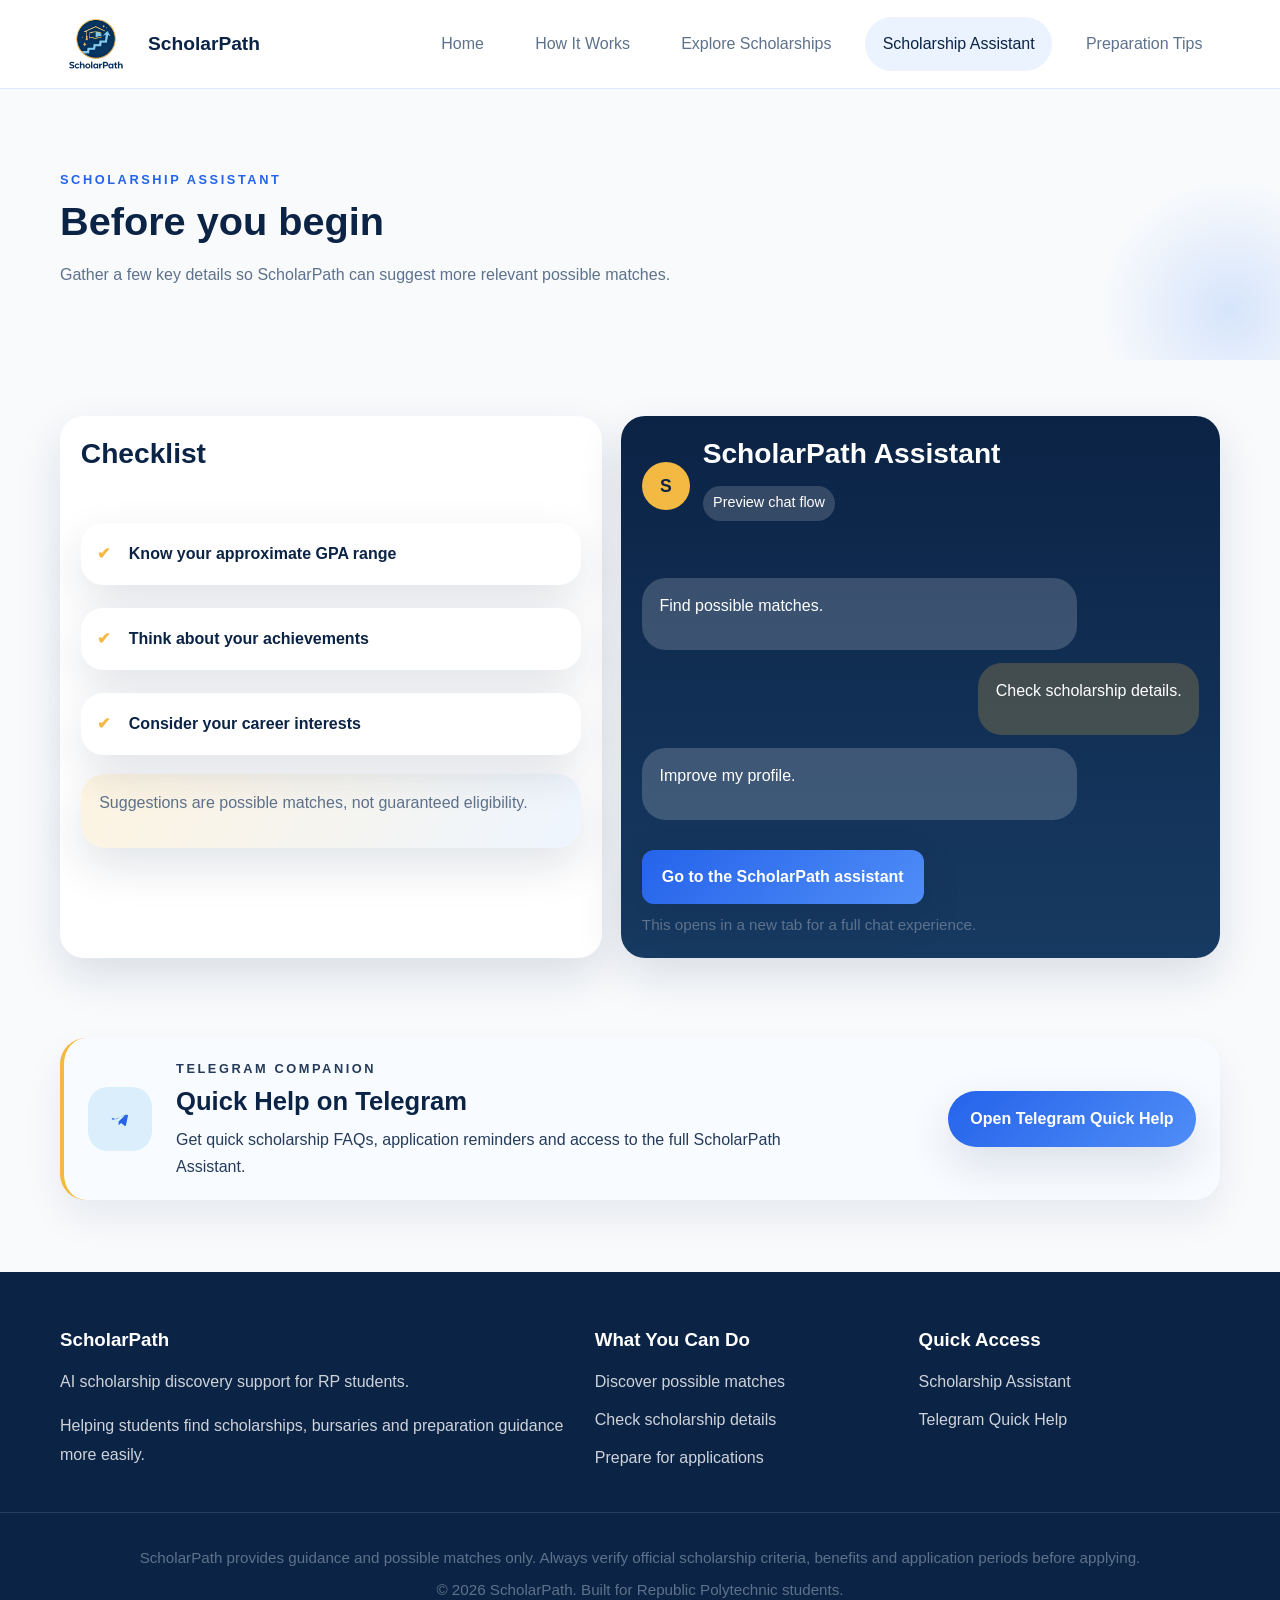
==== commit f3622db7: "Commit updated ScholarPath pages and styles" ====
--- a/assistant.html
+++ b/assistant.html
@@ -110,10 +110,9 @@
         <div class="footer-column footer-links-col">
           <h3>What You Can Do</h3>
           <ul>
-            <li>Discover possible matches</li>
-            <li>Check scholarship details</li>
-            <li>Improve your profile</li>
-            <li>Prepare for applications</li>
+            <li><a href="assistant.html">Discover possible matches</a></li>
+            <li><a href="scholarships.html">Check scholarship details</a></li>
+            <li><a href="tips.html">Prepare for applications</a></li>
           </ul>
         </div>
         <div class="footer-column footer-access-col">
@@ -121,8 +120,6 @@
           <ul>
             <li><a href="assistant.html">Scholarship Assistant</a></li>
             <li><a href="https://t.me/YOUR_BOT_USERNAME" target="_blank" rel="noopener noreferrer">Telegram Quick Help</a></li>
-            <li>Email recommendations</li>
-            <li>Official sources</li>
           </ul>
         </div>
       </div>
--- a/styles.css
+++ b/styles.css
@@ -482,10 +482,63 @@
 .assistant-guide,
 .assistant-panel,
 .process-item,
-.notice-card {
+.notice-card,
+.journey-card {
   background: var(--white);
   border-radius: var(--radius);
   box-shadow: var(--shadow);
+}
+
+.journey-grid {
+  display: grid;
+  grid-template-columns: repeat(2, minmax(0, 1fr));
+  gap: 1.25rem;
+}
+
+.journey-card {
+  padding: 1.7rem 1.5rem;
+  display: flex;
+  flex-direction: column;
+  gap: 1rem;
+  min-height: 190px;
+}
+
+.journey-card-badge {
+  width: 44px;
+  height: 44px;
+  min-width: 44px;
+  border-radius: 50%;
+  background: var(--gold);
+  color: var(--navy);
+  font-weight: 800;
+  display: grid;
+  place-items: center;
+  box-shadow: 0 14px 30px rgba(255, 189, 84, 0.18);
+  font-size: 0.95rem;
+}
+
+.journey-card h3 {
+  margin: 0;
+  font-size: 1.1rem;
+  line-height: 1.35;
+}
+
+.journey-card p {
+  margin: 0;
+  color: var(--muted);
+  line-height: 1.8;
+}
+
+@media (max-width: 1024px) {
+  .journey-grid {
+    grid-template-columns: 1fr;
+  }
+}
+
+@media (max-width: 768px) {
+  .journey-card {
+    padding: 1.35rem 1.25rem;
+  }
 }
 
 .card {
@@ -1464,11 +1517,12 @@
 .footer-bottom {
   display: flex;
   flex-wrap: wrap;
-  justify-content: space-between;
+  justify-content: center;
   gap: 0.75rem;
   padding-top: 2rem;
   border-top: 1px solid rgba(255, 255, 255, 0.12);
   color: rgba(255, 255, 255, 0.7);
+  text-align: center;
 }
 
 .footer-bottom p {
